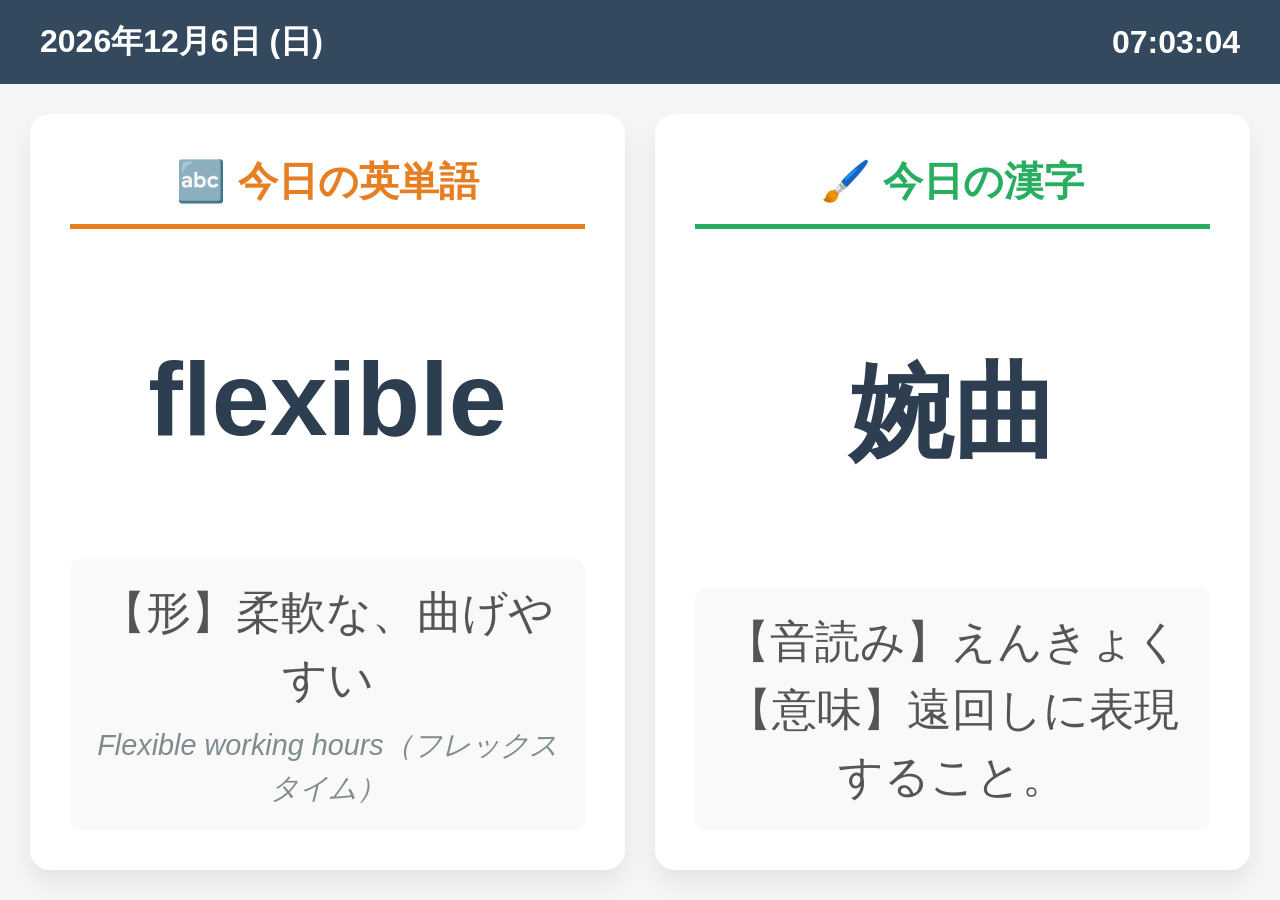
==== gemini-code-1780020594144.html @ 5495d36e "Add files via upload" ====
<!DOCTYPE html>
<html lang="ja">
<head>
    <meta charset="UTF-8">
    <meta name="viewport" content="width=device-width, initial-scale=1.0">
    <title>学校デジタルサイネージ - 今日の学習</title>
    <style>
        * {
            box-sizing: border-box;
            margin: 0;
            padding: 0;
        }
        body {
            font-family: 'Helvetica Neue', Arial, 'Hiragino Kaku Gothic ProN', 'Hiragino Sans', Meiryo, sans-serif;
            background-color: #f4f7f6;
            color: #333;
            overflow: hidden;
            width: 100vw;
            height: 100vh;
            display: flex;
            flex-direction: column;
        }

        /* ヘッダー */
        header {
            background-color: #34495e;
            color: white;
            padding: 20px 40px;
            display: flex;
            justify-content: space-between;
            align-items: center;
            font-size: 2rem;
            font-weight: bold;
        }

        /* メインレイアウト */
        main {
            flex: 1;
            display: flex;
            padding: 30px;
            gap: 30px;
            height: calc(100vh - 100px);
        }

        /* 各カードの共通スタイル */
        .card {
            flex: 1;
            background: white;
            border-radius: 20px;
            padding: 40px;
            box-shadow: 0 12px 24px rgba(0,0,0,0.08);
            display: flex;
            flex-direction: column;
            align-items: center;
            justify-content: space-between;
            text-align: center;
        }

        /* カードの見出し */
        .card h2 {
            font-size: 2.5rem;
            width: 100%;
            padding-bottom: 15px;
            margin-bottom: 20px;
            font-weight: bold;
        }

        /* 英単語カードのテーマカラー（オレンジ系） */
        .english-card h2 {
            color: #e67e22;
            border-bottom: 5px solid #e67e22;
        }

        /* 漢字カードのテーマカラー（緑系） */
        .kanji-card h2 {
            color: #27ae60;
            border-bottom: 5px solid #27ae60;
        }

        /* メインの大きな文字（単語や漢字） */
        .main-word {
            font-size: 6.5rem;
            font-weight: bold;
            color: #2c3e50;
            margin-bottom: 10px;
            word-break: break-all;
        }

        /* 意味や読み方のスタイル */
        .sub-info {
            font-size: 2.8rem;
            color: #555;
            line-height: 1.5;
            background-color: #f9f9f9;
            width: 100%;
            padding: 20px;
            border-radius: 10px;
            min-height: 150px;
            display: flex;
            align-items: center;
            justify-content: center;
            flex-direction: column;
        }

        .example-sentence {
            font-size: 1.8rem;
            color: #7f8c8d;
            margin-top: 10px;
            font-style: italic;
        }
    </style>
</head>
<body>

    <!-- ヘッダー（日付と時計） -->
    <header>
        <div id="date-display">2026年00月00日 (曜日)</div>
        <div id="clock">00:00:00</div>
    </header>

    <!-- メインコンテンツ -->
    <main>
        <!-- 今日の英単語 -->
        <section class="card english-card">
            <h2>🔤 今日の英単語</h2>
            <div class="main-word" id="en-word">Loading...</div>
            <div class="sub-info" id="en-meaning">
                <!-- ここに意味と例文が入る -->
            </div>
        </section>

        <!-- 今日の漢字 -->
        <section class="card kanji-card">
            <h2>🖌️ 今日の漢字</h2>
            <div class="main-word" id="kj-word">Loading...</div>
            <div class="sub-info" id="kj-meaning">
                <!-- ここに読みと意味が入る -->
            </div>
        </section>
    </main>

    <script>
        // --- ★ここに1週間分（1〜7日）のデータを登録します ★ ---
        // ※ 1ヶ月分にする場合は、要素を31個まで増やせばOKです！
        const dailyData = {
            1: {
                english: { word: "achieve", meaning: "【動】～を達成する、成し遂げる", example: "Achieve a goal（目標を達成する）" },
                kanji: { word: "刷新", meaning: "【音読み】さっしん<br>【意味】悪い部分をすべて新しくすること。" }
            },
            2: {
                english: { word: "benefit", meaning: "【名】利益、恩恵<br>【動】～の利益になる", example: "Mutual benefit（互いの利益）" },
                kanji: { word: "情緒", meaning: "【音読み】じょうちょ / じょうしょ<br>【意味】折に触れて起こる様々な感情。味わい。" }
            },
            3: {
                english: { word: "creative", meaning: "【形】創造的な、独創的な", example: "Creative thinking（創造的な思考）" },
                kanji: { word: "勾配", meaning: "【音読み】こうばい<br>【意味】傾き。坂の傾斜の度合い。" }
            },
            4: {
                english: { word: "diligent", meaning: "【形】勤勉な、熱心な", example: "A diligent student（勤勉な学生）" },
                kanji: { word: "捗進", meaning: "【音読み】ちょくしん<br>【意味】物事がはかどり進むこと。" }
            },
            5: {
                english: { word: "essential", meaning: "【形】不可欠な、極めて重要な", example: "Essential for health（健康に不可欠な）" },
                kanji: { word: "一瞥", meaning: "【音読み】いちべつ<br>【意味】ちらっと見ること。" }
            },
            6: {
                english: { word: "flexible", meaning: "【形】柔軟な、曲げやすい", example: "Flexible working hours（フレックスタイム）" },
                kanji: { word: "婉曲", meaning: "【音読み】えんきょく<br>【意味】遠回しに表現すること。" }
            },
            7: {
                english: { word: "generous", meaning: "【形】気前のよい、寛大な", example: "A generous person（寛大な人）" },
                kanji: { word: "含蓄", meaning: "【音読み】がんちく<br>【意味】言葉などの表面に出ない深い意味。" }
            }
        };

        // 表示を更新する関数
        function updateSignage() {
            const now = new Date();
            
            // 1. 時計と日付の更新
            const year = now.getFullYear();
            const month = now.getMonth() + 1;
            const date = now.getDate();
            const dayList = ["日", "月", "火", "水", "木", "金", "土"];
            const day = dayList[now.getDay()];
            
            const hours = String(now.getHours()).padStart(2, '0');
            const minutes = String(now.getMinutes()).padStart(2, '0');
            const seconds = String(now.getSeconds()).padStart(2, '0');
            
            document.getElementById('date-display').textContent = `${year}年${month}月${date}日 (${day})`;
            document.getElementById('clock').textContent = `${hours}:${minutes}:${seconds}`;

            // 2. 日替わりコンテンツの更新
            // 今回は「（今日の日付 ÷ 7）の余り + 1」で1〜7のルートを自動ループさせます
            // ※1ヶ月分(31日分)データを作る場合は「const contentIndex = date;」にするだけでOK！
            const contentIndex = ((date - 1) % 7) + 1; 
            const todayContent = dailyData[contentIndex];

            if (todayContent) {
                // 英単語の反映
                document.getElementById('en-word').textContent = todayContent.english.word;
                document.getElementById('en-meaning').innerHTML = `
                    <div>${todayContent.english.meaning}</div>
                    <div class="example-sentence">${todayContent.english.example}</div>
                `;
                // 漢字の反映
                document.getElementById('kj-word').textContent = todayContent.kanji.word;
                document.getElementById('kj-meaning').innerHTML = `<div>${todayContent.kanji.meaning}</div>`;
            }
        }

        // 1秒ごとに時計とコンテンツをチェック
        setInterval(updateSignage, 1000);
        updateSignage(); // 起動時に実行
    </script>
</body>
</html>
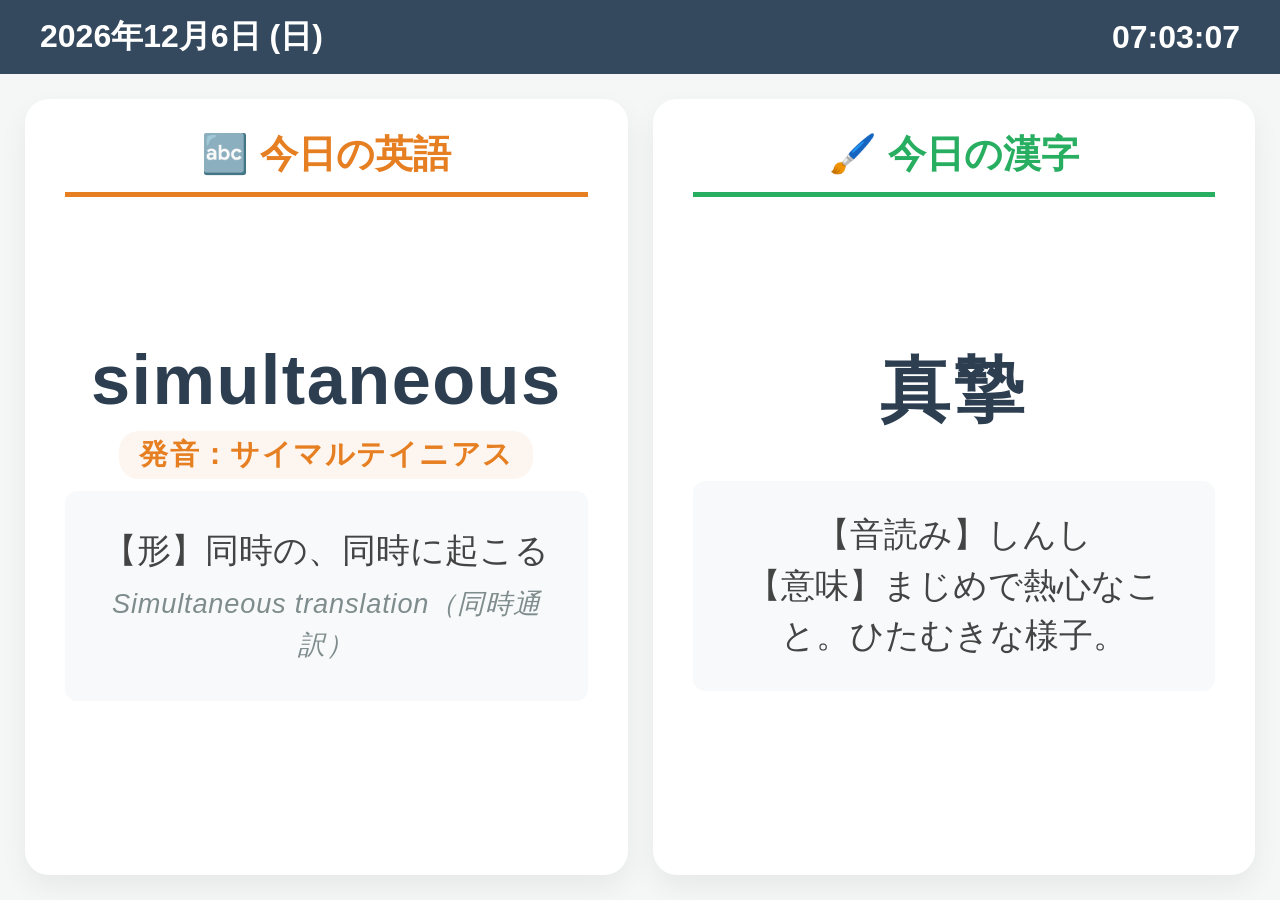
==== commit a025c53b: "Update gemini-code-1780020594144.html" ====
--- a/gemini-code-1780020594144.html
+++ b/gemini-code-1780020594144.html
@@ -3,8 +3,9 @@
 <head>
     <meta charset="UTF-8">
     <meta name="viewport" content="width=device-width, initial-scale=1.0">
-    <title>学校デジタルサイネージ - 今日の学習</title>
+    <title>学校デジタルサイネージ - コマンド搭載版</title>
     <style>
+        /* 全体のリセットと固定設定 */
         * {
             box-sizing: border-box;
             margin: 0;
@@ -14,18 +15,19 @@
             font-family: 'Helvetica Neue', Arial, 'Hiragino Kaku Gothic ProN', 'Hiragino Sans', Meiryo, sans-serif;
             background-color: #f4f7f6;
             color: #333;
-            overflow: hidden;
+            overflow: hidden; /* スクロールバーを絶対に隠す */
             width: 100vw;
             height: 100vh;
             display: flex;
             flex-direction: column;
-        }
-
-        /* ヘッダー */
+            cursor: pointer; /* クリックできることを表すカーソル */
+        }
+
+        /* ヘッダー（日付と時計） */
         header {
             background-color: #34495e;
             color: white;
-            padding: 20px 40px;
+            padding: 15px 40px;
             display: flex;
             justify-content: space-between;
             align-items: center;
@@ -33,186 +35,357 @@
             font-weight: bold;
         }
 
-        /* メインレイアウト */
+        /* テストモード中の表示灯 */
+        #test-indicator {
+            font-size: 1.2rem;
+            background-color: #e74c3c;
+            color: white;
+            padding: 4px 10px;
+            border-radius: 5px;
+            margin-left: 15px;
+            display: none;
+        }
+
+        /* メインレイアウト（左右2カラム） */
         main {
             flex: 1;
             display: flex;
-            padding: 30px;
-            gap: 30px;
-            height: calc(100vh - 100px);
+            padding: 25px;
+            gap: 25px;
+            height: calc(100vh - 80px);
         }
 
         /* 各カードの共通スタイル */
         .card {
             flex: 1;
             background: white;
-            border-radius: 20px;
-            padding: 40px;
-            box-shadow: 0 12px 24px rgba(0,0,0,0.08);
+            border-radius: 24px;
+            padding: 30px 40px;
+            box-shadow: 0 12px 28px rgba(0,0,0,0.06);
             display: flex;
             flex-direction: column;
             align-items: center;
             justify-content: space-between;
             text-align: center;
-        }
-
-        /* カードの見出し */
+            overflow: hidden;
+        }
+
         .card h2 {
-            font-size: 2.5rem;
-            width: 100%;
-            padding-bottom: 15px;
-            margin-bottom: 20px;
-            font-weight: bold;
-        }
-
-        /* 英単語カードのテーマカラー（オレンジ系） */
+            font-size: 2.4rem;
+            width: 100%;
+            padding-bottom: 12px;
+            font-weight: bold;
+        }
+
         .english-card h2 {
             color: #e67e22;
             border-bottom: 5px solid #e67e22;
         }
 
-        /* 漢字カードのテーマカラー（緑系） */
         .kanji-card h2 {
             color: #27ae60;
             border-bottom: 5px solid #27ae60;
         }
 
-        /* メインの大きな文字（単語や漢字） */
-        .main-word {
-            font-size: 6.5rem;
+        /* パーツを中央に集める枠（左右共通） */
+        .content-area {
+            flex: 1;
+            display: flex;
+            flex-direction: column;
+            align-items: center;
+            justify-content: center;
+            width: 100%;
+            gap: 12px;
+        }
+
+        /* 英語単語スタイル */
+        .english-word {
+            font-family: 'Trebuchet MS', Arial, 'Helvetica Neue', sans-serif;
+            font-size: 5.5vw;
             font-weight: bold;
             color: #2c3e50;
-            margin-bottom: 10px;
-            word-break: break-all;
-        }
-
-        /* 意味や読み方のスタイル */
+            white-space: nowrap;
+            width: 100%;
+            letter-spacing: 0.02em;
+            text-transform: lowercase;
+            line-height: 1.1;
+        }
+
+        /* 漢字単語用 */
+        .kanji-word {
+            font-size: 5.5vw;
+            font-weight: bold;
+            color: #2c3e50;
+            white-space: nowrap;
+            width: 100%;
+            letter-spacing: 0.05em;
+            line-height: 1.1;
+        }
+
+        /* 英語の読み方用スタイル */
+        .word-pronunciation {
+            font-size: 1.8rem;
+            color: #e67e22;
+            font-weight: bold;
+            background-color: #fdf6f0;
+            padding: 4px 20px;
+            border-radius: 20px;
+            letter-spacing: 0.05em;
+        }
+
+        /* 意味や解説のスタイル */
         .sub-info {
-            font-size: 2.8rem;
-            color: #555;
+            font-size: 2.1rem;
+            color: #444;
             line-height: 1.5;
-            background-color: #f9f9f9;
+            background-color: #f8f9fa;
             width: 100%;
             padding: 20px;
-            border-radius: 10px;
-            min-height: 150px;
+            border-radius: 12px;
             display: flex;
             align-items: center;
             justify-content: center;
             flex-direction: column;
+            height: 100%;
+            min-height: 150px;
+            max-height: 210px;
         }
 
         .example-sentence {
-            font-size: 1.8rem;
+            font-size: 1.7rem;
             color: #7f8c8d;
-            margin-top: 10px;
+            margin-top: 8px;
             font-style: italic;
+            letter-spacing: 0.03em;
         }
     </style>
 </head>
 <body>
 
-    <!-- ヘッダー（日付と時計） -->
     <header>
-        <div id="date-display">2026年00月00日 (曜日)</div>
+        <div style="display: flex; align-items: center;">
+            <div id="date-display">2026年00月00日 (曜日)</div>
+            <div id="test-indicator">確認モード（Escキーで解除）</div>
+        </div>
         <div id="clock">00:00:00</div>
     </header>
 
-    <!-- メインコンテンツ -->
     <main>
-        <!-- 今日の英単語 -->
         <section class="card english-card">
-            <h2>🔤 今日の英単語</h2>
-            <div class="main-word" id="en-word">Loading...</div>
-            <div class="sub-info" id="en-meaning">
-                <!-- ここに意味と例文が入る -->
+            <h2>🔤 今日の英語</h2>
+            <div class="content-area">
+                <div class="english-word" id="en-word">Loading...</div>
+                <div class="word-pronunciation" id="en-pron">Loading...</div>
+                <div class="sub-info" id="en-meaning"></div>
             </div>
         </section>
 
-        <!-- 今日の漢字 -->
         <section class="card kanji-card">
             <h2>🖌️ 今日の漢字</h2>
-            <div class="main-word" id="kj-word">Loading...</div>
-            <div class="sub-info" id="kj-meaning">
-                <!-- ここに読みと意味が入る -->
+            <div class="content-area">
+                <div class="kanji-word" id="kj-word">Loading...</div>
+                <div style="height: 28px;"></div>
+                <div class="sub-info" id="kj-meaning"></div>
             </div>
         </section>
     </main>
 
     <script>
-        // --- ★ここに1週間分（1〜7日）のデータを登録します ★ ---
-        // ※ 1ヶ月分にする場合は、要素を31個まで増やせばOKです！
+        // --- 31日分のフルデータ ---
         const dailyData = {
             1: {
-                english: { word: "achieve", meaning: "【動】～を達成する、成し遂げる", example: "Achieve a goal（目標を達成する）" },
-                kanji: { word: "刷新", meaning: "【音読み】さっしん<br>【意味】悪い部分をすべて新しくすること。" }
+                english: { word: "consequence", pronunciation: "発音：カンセクエンス", meaning: "【名】（必然的な）結果、重大性", example: "Accept the consequences（結果を受け入れる）" },
+                kanji: { word: "恣意的", meaning: "【音読み】しいてき<br>【意味】論理的な必然性がなく、気ままな様子。" }
             },
             2: {
-                english: { word: "benefit", meaning: "【名】利益、恩恵<br>【動】～の利益になる", example: "Mutual benefit（互いの利益）" },
-                kanji: { word: "情緒", meaning: "【音読み】じょうちょ / じょうしょ<br>【意味】折に触れて起こる様々な感情。味わい。" }
+                english: { word: "substitute", pronunciation: "発音：サブスティテュート", meaning: "【動】～を代わりに用いる 【名】代用品", example: "Substitute A for B（Bの代わりにAを使う）" },
+                kanji: { word: "含蓄", meaning: "【音読み】がんちく<br>【意味】言葉の表面に出ない、深い意味や味わい。" }
             },
             3: {
-                english: { word: "creative", meaning: "【形】創造的な、独創的な", example: "Creative thinking（創造的な思考）" },
-                kanji: { word: "勾配", meaning: "【音読み】こうばい<br>【意味】傾き。坂の傾斜の度合い。" }
+                english: { word: "superficial", pronunciation: "発音：スーパーフィシャル", meaning: "【形】表面的な、浅薄な（うわっつらの）", example: "Superficial knowledge（うわっつらの知識）" },
+                kanji: { word: "看過", meaning: "【音読み】かんか<br>【意味】見逃すこと。見て見ぬふりをすること。" }
             },
             4: {
-                english: { word: "diligent", meaning: "【形】勤勉な、熱心な", example: "A diligent student（勤勉な学生）" },
-                kanji: { word: "捗進", meaning: "【音読み】ちょくしん<br>【意味】物事がはかどり進むこと。" }
+                english: { word: "negotiate", pronunciation: "発音：ネゴシエイト", meaning: "【動】交渉する、取り決める", example: "Negotiate a contract（契約を交渉する）" },
+                kanji: { word: "示唆", meaning: "【音読み】しさ<br>【意味】それとなく知らせること。ほのめかすこと。" }
             },
             5: {
-                english: { word: "essential", meaning: "【形】不可欠な、極めて重要な", example: "Essential for health（健康に不可欠な）" },
-                kanji: { word: "一瞥", meaning: "【音読み】いちべつ<br>【意味】ちらっと見ること。" }
+                english: { word: "inevitable", pronunciation: "発音：イネヴィタブル", meaning: "【形】避けられない、必然的な", example: "An inevitable result（避けられない結果）" },
+                kanji: { word: "陳腐化", meaning: "【音読み】ちんぷか<br>【意味】古くさくなって魅力や価値がなくなること。" }
             },
             6: {
-                english: { word: "flexible", meaning: "【形】柔軟な、曲げやすい", example: "Flexible working hours（フレックスタイム）" },
-                kanji: { word: "婉曲", meaning: "【音読み】えんきょく<br>【意味】遠回しに表現すること。" }
+                english: { word: "simultaneous", pronunciation: "発音：サイマルテイニアス", meaning: "【形】同時の、同時に起こる", example: "Simultaneous translation（同時通訳）" },
+                kanji: { word: "真摯", meaning: "【音読み】しんし<br>【意味】まじめで熱心なこと。ひたむきな様子。" }
             },
             7: {
-                english: { word: "generous", meaning: "【形】気前のよい、寛大な", example: "A generous person（寛大な人）" },
-                kanji: { word: "含蓄", meaning: "【音読み】がんちく<br>【意味】言葉などの表面に出ない深い意味。" }
+                english: { word: "hypothesis", pronunciation: "発音：ハイポセシス", meaning: "【名】仮説、前提", example: "Test a hypothesis（仮説を検証する）" },
+                kanji: { word: "普遍的", meaning: "【音読み】ふへんてき<br>【意味】すべてのものに共通して当てはまる様子。" }
+            },
+            8: {
+                english: { word: "alternative", pronunciation: "発音：オルターナティヴ", meaning: "【名】代わりのもの 【形】二者択一の", example: "An alternative plan（代替案）" },
+                kanji: { word: "逆説", meaning: "【音読み】ぎゃくせつ<br>【意味】一見矛盾しているが、実は真理を突いている説。" }
+            },
+            9: {
+                english: { word: "comprehend", pronunciation: "発音：コンプリヘンド", meaning: "【動】～を（十分に）理解する、内包する", example: "Comprehend the meaning（意味を理解する）" },
+                kanji: { word: "具体", meaning: "【音読み】ぐたい<br>【意味】人間の感覚で捉えられる、はっきりした形があること。" }
+            },
+            10: {
+                english: { word: "contradict", pronunciation: "発音：コントラディクト", meaning: "【動】～と矛盾する、～に反論する", example: "Contradict each other（互いに矛盾する）" },
+                kanji: { word: "抽象", meaning: "【音読み】ちゅうしょう<br>【意味】共通する性質を抜き出し、一般化すること。" }
+            },
+            11: {
+                english: { word: "contribute", pronunciation: "発音：コントリビュート", meaning: "【動】貢献する、寄付する、一因となる", example: "Contribute to society（社会に貢献する）" },
+                kanji: { word: "アイロニー", meaning: "【言葉】あいろにー<br>【意味】皮肉、反語。意図とは逆の表現で本質を突くこと。" }
+            },
+            12: {
+                english: { word: "distinguish", pronunciation: "発音：ディスティングウィッシュ", meaning: "【動】～を見分ける、区別する", example: "Distinguish right from wrong（善悪を区別する）" },
+                kanji: { word: "客観", meaning: "【音読み】きゃっかん<br>【意味】個人の感情を交えず、第三者的な視点で見る様子。" }
+            },
+            13: {
+                english: { word: "foster", pronunciation: "発音：フォスター", meaning: "【動】～を促進する、育成する、養育する", example: "Foster international relations（国際関係を育む）" },
+                kanji: { word: "主観", meaning: "【音読み】しゅかん<br>【意味】自分だけの視点や考え方。自分独自の感じ方。" }
+            },
+            14: {
+                english: { word: "imply", pronunciation: "発音：インプライ", meaning: "【動】～を（暗に）意味する、ほのめかす", example: "Silence implies consent（沈黙は同意を意味する）" },
+                kanji: { word: "楽観的", meaning: "【音読み】らっかんてき<br>【意味】物事を良い方向に考え、心配しない様子。" }
+            },
+            15: {
+                english: { word: "prosperous", pronunciation: "発音：プロスペラス", meaning: "【形】繁栄している、裕福な、成功した", example: "A prosperous country（繁栄している国）" },
+                kanji: { word: "悲観的", meaning: "【音読み】ひかんてき<br>【意味】物事を悪い方向に考え、失望する様子。" }
+            },
+            16: {
+                english: { word: "reluctant", pronunciation: "発音：リラクタント", meaning: "【形】気が進まない、嫌がる", example: "Be reluctant to answer（答えるのを嫌がる）" },
+                kanji: { word: "葛藤", meaning: "【音読み】かっとう<br>【意味】心の中で２つの感情がもつれ、迷い悩むこと。" }
+            },
+            17: {
+                english: { word: "simplicity", pronunciation: "発音：シンプリシティ", meaning: "【名】簡単、平易、単純、飾り気のないこと", example: "The simplicity of design（デザインの簡素さ）" },
+                kanji: { word: "洗練", meaning: "【音読み】せんれん<br>【意味】あか抜けた、磨き上げられた素晴らしい状態にすること。" }
+            },
+            18: {
+                english: { word: "transform", pronunciation: "発音：トランスフォーム", meaning: "【動】～を変形させる、一変させる", example: "Transform energy into light（エネルギーを光に変える）" },
+                kanji: { word: "混沌", meaning: "【音読み】こんとん<br>【意味】区別がなく入り混じって、まとまりがない様子。" }
+            },
+            19: {
+                english: { word: "vulnerable", pronunciation: "発音：ヴァルネラブル", meaning: "【形】傷つきやすい、脆弱な、弱い", example: "Vulnerable to attack（攻撃に弱い）" },
+                kanji: { word: "秩序", meaning: "【音読み】ちつじょ<br>【意味】正しい順序や、ルールが保たれている状態。" }
+            },
+            20: {
+                english: { word: "accurate", pronunciation: "発音：アキュレイト", meaning: "【形】正確な、的確な、精密な", example: "Accurate information（正確な情報）" },
+                kanji: { word: "不可欠", meaning: "【音読み】ふかけつ<br>【意味】絶対に欠かすことができないこと。" }
+            },
+            21: {
+                english: { word: "coincide", pronunciation: "発音：コインサイド", meaning: "【動】同時に起きる、一致する", example: "Coincide with my opinion（私の意見と一致する）" },
+                kanji: { word: "象徴", meaning: "【音読み】しょうちょう<br>【意味】形のない抽象的なものを、具体的な形で表すこと。" }
+            },
+            22: {
+                english: { word: "dilemma", pronunciation: "発音：ディレマ", meaning: "【名】ジレンマ、板挟み、窮地", example: "In a difficult dilemma（深刻な板挟みになって）" },
+                kanji: { word: "端的", meaning: "【音読み】たんてき<br>【意味】はっきりと、手っ取り早く核心を突く様子。" }
+            },
+            23: {
+                english: { word: "exaggerate", pronunciation: "発音：エグザジェレイト", meaning: "【動】～を誇張する、大げさに言う", example: "Exaggerate the danger（危険を大げさに言う）" },
+                kanji: { word: "変貌", meaning: "【音読み】へんぼう<br>【意味】姿や様子が、以前とはすっかり変わること。" }
+            },
+            24: {
+                english: { word: "fluctuate", pronunciation: "発音：フラクチュエイト", meaning: "【動】変動する、上下する、動揺する", example: "Prices fluctuate daily（物価は日々変動する）" },
+                kanji: { word: "余白", meaning: "【訓読み】よはく<br>【意味】何も書いていない残りの白い部分。ゆとり。" }
+            },
+            25: {
+                english: { word: "genuine", pronunciation: "発音：ジェニュイン", meaning: "【形】本物の、純粋な、心からの", example: "Genuine leather（本革）" },
+                kanji: { word: "典型", meaning: "【音読み】てんけい<br>【意味】その特徴を最もよく表している代表的な例。" }
+            },
+            26: {
+                english: { word: "inhibit", pronunciation: "発音：インヒビット", meaning: "【動】～を抑制する、妨げる、感情を抑える", example: "Inhibit growth（成長を抑制する）" },
+                kanji: { word: "契機", meaning: "【音読み】けいき<br>【意味】物事が変化するきっかけ、良いタイミング。" }
+            },
+            27: {
+                english: { word: "magnificent", pronunciation: "発音：マグニフィセント", meaning: "【形】壮大な、見事な、素晴らしい", example: "A magnificent view（壮大な景色）" },
+                kanji: { word: "依拠", meaning: "【音読み】いきょ<br>【意味】それを根本的なよりどころ（支え）にすること。" }
+            },
+            28: {
+                english: { word: "obvious", pronunciation: "発音：オブヴィアス", meaning: "【形】明白な、明らかな、分かりやすい", example: "An obvious mistake（明らかな間違い）" },
+                kanji: { word: "形骸化", meaning: "【音読み】けいがいか<br>【意味】誕生時の意味が失われ、形式（形）だけが残ること。" }
+            },
+            29: {
+                english: { word: "prejudice", pronunciation: "発音：プレジュディス", meaning: "【名】偏見、先入観 【動】～に偏見を抱かせる", example: "Without prejudice（偏見なしに）" },
+                kanji: { word: "固執", meaning: "【音読み】こしつ<br>【意味】自分の意見を絶対に譲らず、強くこだわり続けること。" }
+            },
+            30: {
+                english: { word: "sophisticated", pronunciation: "発音：ソフィスティケイトゥド", meaning: "【形】洗練された、高度な、教養のある", example: "Sophisticated system（高度なシステム）" },
+                kanji: { word: "収斂", meaning: "【音読み】しゅうれん<br>【意味】バラバラだった多くの要素が一つの点に集まること。" }
+            },
+            31: {
+                english: { word: "unanimous", pronunciation: "発音：ユナニマス", meaning: "【形】満場一致の、全員賛成の", example: "A unanimous decision（満場一致の決定）" },
+                kanji: { word: "パラダイム", meaning: "【言葉】ぱらだいむ<br>【意味】ある時代における、物事の標準的な考え方や枠組み。" }
             }
         };
 
-        // 表示を更新する関数
+        let isTestMode = false;
+        let virtualDate = 1;
+
         function updateSignage() {
             const now = new Date();
             
-            // 1. 時計と日付の更新
-            const year = now.getFullYear();
-            const month = now.getMonth() + 1;
-            const date = now.getDate();
-            const dayList = ["日", "月", "火", "水", "木", "金", "土"];
-            const day = dayList[now.getDay()];
-            
+            // 時計の更新
             const hours = String(now.getHours()).padStart(2, '0');
             const minutes = String(now.getMinutes()).padStart(2, '0');
             const seconds = String(now.getSeconds()).padStart(2, '0');
-            
-            document.getElementById('date-display').textContent = `${year}年${month}月${date}日 (${day})`;
             document.getElementById('clock').textContent = `${hours}:${minutes}:${seconds}`;
 
-            // 2. 日替わりコンテンツの更新
-            // 今回は「（今日の日付 ÷ 7）の余り + 1」で1〜7のルートを自動ループさせます
-            // ※1ヶ月分(31日分)データを作る場合は「const contentIndex = date;」にするだけでOK！
-            const contentIndex = ((date - 1) % 7) + 1; 
-            const todayContent = dailyData[contentIndex];
+            let targetDate;
+
+            if (isTestMode) {
+                document.getElementById('date-display').textContent = `【テスト表示】 ${virtualDate}日のデータ`;
+                document.getElementById('test-indicator').style.display = "inline-block";
+                targetDate = virtualDate;
+            } else {
+                const year = now.getFullYear();
+                const month = now.getMonth() + 1;
+                const date = now.getDate();
+                const dayList = ["日", "月", "火", "水", "木", "金", "土"];
+                document.getElementById('date-display').textContent = `${year}年${month}月${date}日 (${dayList[now.getDay()]})`;
+                document.getElementById('test-indicator').style.display = "none";
+                targetDate = date;
+            }
+
+            // コンテンツの反映
+            const todayContent = dailyData[targetDate];
 
             if (todayContent) {
-                // 英単語の反映
                 document.getElementById('en-word').textContent = todayContent.english.word;
+                document.getElementById('en-pron').textContent = todayContent.english.pronunciation;
                 document.getElementById('en-meaning').innerHTML = `
                     <div>${todayContent.english.meaning}</div>
                     <div class="example-sentence">${todayContent.english.example}</div>
                 `;
-                // 漢字の反映
                 document.getElementById('kj-word').textContent = todayContent.kanji.word;
                 document.getElementById('kj-meaning').innerHTML = `<div>${todayContent.kanji.meaning}</div>`;
             }
         }
 
-        // 1秒ごとに時計とコンテンツをチェック
+        // 画面クリックイベント（確認モード突入＆進行）
+        document.body.addEventListener('click', () => {
+            if (!isTestMode) {
+                isTestMode = true;
+                virtualDate = 1;
+            } else {
+                virtualDate++;
+                if (virtualDate > 31) {
+                    virtualDate = 1;
+                }
+            }
+            updateSignage();
+        });
+
+        // ★新設：キーボードの「Escキー」を押すと確認モードを解除
+        document.addEventListener('keydown', (event) => {
+            if (event.key === 'Escape' || event.key === 'Esc') {
+                isTestMode = false; // テストモードをオフ
+                updateSignage();    // 今日の日付に戻す
+            }
+        });
+
         setInterval(updateSignage, 1000);
-        updateSignage(); // 起動時に実行
+        updateSignage();
     </script>
 </body>
-</html>+</html>
